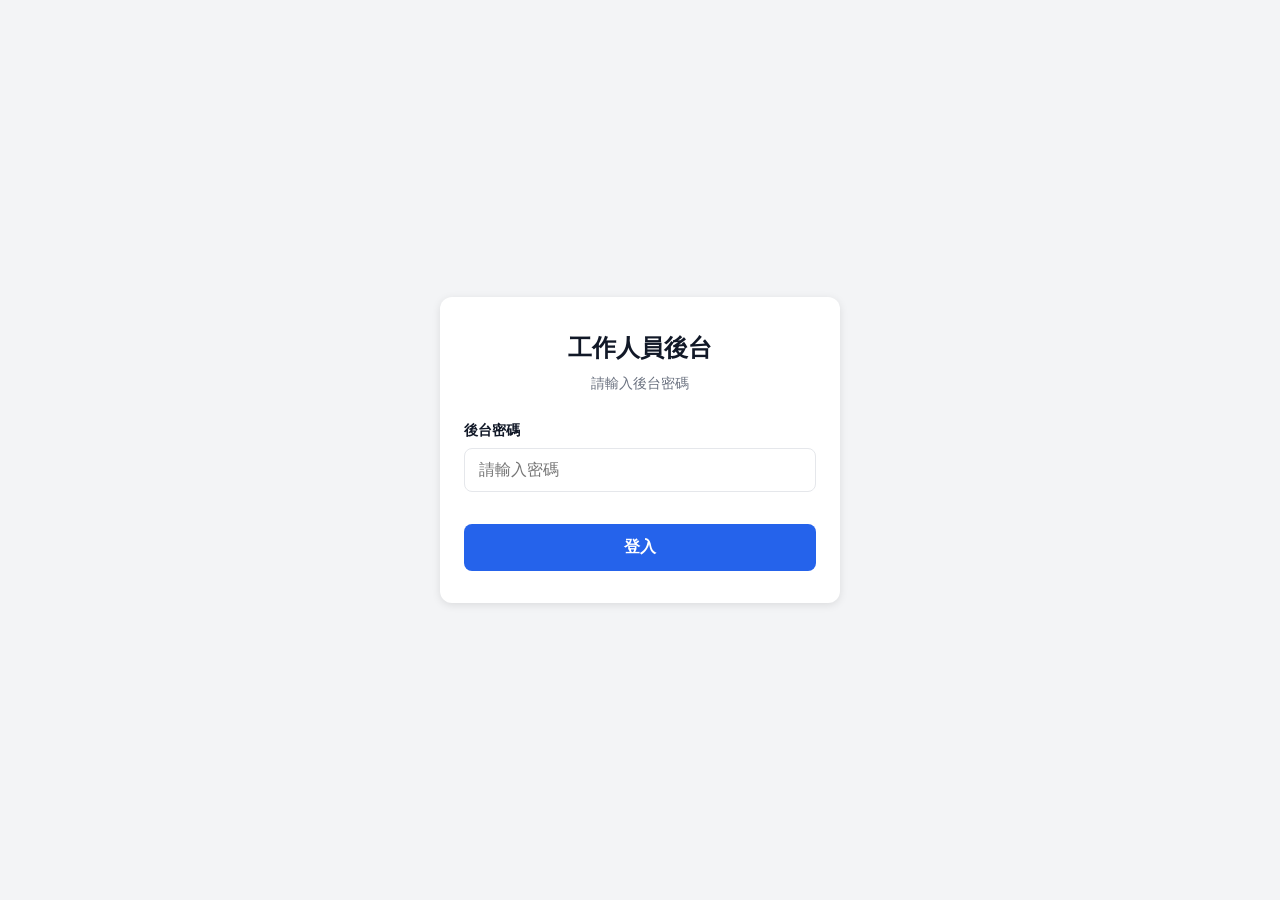
==== admin/index.html @ b8cde89b "feat(stage2): 後台掃碼系統 + Scan.gs 完整實作 Apps Script: - Scan.gs: checkin/checkout/manual 含 LockService；新增" ====
<!DOCTYPE html>
<html lang="zh-TW">
<head>
  <meta charset="UTF-8">
  <meta name="viewport" content="width=device-width, initial-scale=1.0">
  <title>後台登入</title>
  <link rel="stylesheet" href="../css/style.css">
</head>
<body>
  <div class="page">
    <div class="card">
      <h1 class="text-center">工作人員後台</h1>
      <p class="subtitle text-center">請輸入後台密碼</p>

      <form id="loginForm" novalidate>
        <div class="form-group">
          <label for="password">後台密碼</label>
          <input
            type="text"
            id="password"
            name="password"
            placeholder="請輸入密碼"
            autocomplete="off"
            required
          >
        </div>

        <div id="errorAlert" class="alert alert-error" role="alert"></div>

        <button type="submit" id="submitBtn" class="btn btn-primary mt-16">
          <span class="btn-text">登入</span>
          <span class="spinner" aria-hidden="true"></span>
        </button>
      </form>
    </div>
  </div>

  <script src="../js/config.js"></script>
  <script src="../js/auth.js"></script>
  <script src="../js/api.js"></script>
  <script>
    if (getAdminSession()) {
      window.location.replace('dashboard.html');
    }

    const form        = document.getElementById('loginForm');
    const pwdInput    = document.getElementById('password');
    const errorAlert  = document.getElementById('errorAlert');
    const submitBtn   = document.getElementById('submitBtn');

    function showError(msg) { errorAlert.textContent = msg; errorAlert.classList.add('show'); }
    function clearError()   { errorAlert.classList.remove('show'); }
    function setLoading(on) { submitBtn.classList.toggle('loading', on); submitBtn.disabled = on; }

    form.addEventListener('submit', async (e) => {
      e.preventDefault();
      clearError();
      const password = pwdInput.value.trim();
      if (!password) { showError('請輸入密碼'); pwdInput.focus(); return; }

      setLoading(true);
      const res = await callAPI('admin_auth', { password });
      setLoading(false);

      if (res.success) {
        setAdminSession();
        window.location.replace('dashboard.html');
      } else {
        showError(res.error || '密碼錯誤');
      }
    });
  </script>
</body>
</html>
---- css/style.css ----
/* ===== Reset & Base ===== */
*, *::before, *::after { box-sizing: border-box; margin: 0; padding: 0; }

:root {
  --primary:    #2563EB;
  --primary-dk: #1D4ED8;
  --success:    #16A34A;
  --danger:     #DC2626;
  --warning:    #D97706;
  --bg:         #F3F4F6;
  --card:       #FFFFFF;
  --text:       #111827;
  --muted:      #6B7280;
  --border:     #E5E7EB;
  --radius:     12px;
  --shadow:     0 2px 8px rgba(0,0,0,.10);
}

html { font-size: 16px; -webkit-text-size-adjust: 100%; }

body {
  font-family: -apple-system, BlinkMacSystemFont, 'Segoe UI', 'Noto Sans TC',
               sans-serif;
  background: var(--bg);
  color: var(--text);
  min-height: 100dvh;
  line-height: 1.6;
}

/* ===== Layout ===== */
.page {
  display: flex;
  flex-direction: column;
  align-items: center;
  justify-content: center;
  min-height: 100dvh;
  padding: 24px 16px;
}

.card {
  background: var(--card);
  border-radius: var(--radius);
  box-shadow: var(--shadow);
  padding: 32px 24px;
  width: 100%;
  max-width: 400px;
}

/* ===== Typography ===== */
h1 { font-size: 1.5rem; font-weight: 700; margin-bottom: 4px; }
h2 { font-size: 1.25rem; font-weight: 700; margin-bottom: 12px; }
.subtitle { color: var(--muted); font-size: .9rem; margin-bottom: 24px; }

/* ===== Form ===== */
.form-group { margin-bottom: 16px; }

label {
  display: block;
  font-size: .9rem;
  font-weight: 600;
  margin-bottom: 6px;
  color: var(--text);
}

input[type="text"],
input[type="email"],
input[type="number"] {
  width: 100%;
  padding: 12px 14px;
  border: 1.5px solid var(--border);
  border-radius: 8px;
  font-size: 1rem;
  color: var(--text);
  background: #fff;
  transition: border-color .15s;
  -webkit-appearance: none;
}

input:focus {
  outline: none;
  border-color: var(--primary);
}

/* ===== Buttons ===== */
.btn {
  display: inline-flex;
  align-items: center;
  justify-content: center;
  gap: 6px;
  width: 100%;
  padding: 13px 20px;
  border: none;
  border-radius: 8px;
  font-size: 1rem;
  font-weight: 600;
  cursor: pointer;
  transition: background .15s, opacity .15s;
  -webkit-appearance: none;
}

.btn-primary  { background: var(--primary);  color: #fff; }
.btn-primary:hover  { background: var(--primary-dk); }
.btn-success  { background: var(--success);  color: #fff; }
.btn-danger   { background: var(--danger);   color: #fff; }
.btn-outline  {
  background: transparent;
  color: var(--primary);
  border: 1.5px solid var(--primary);
}
.btn:disabled { opacity: .5; cursor: not-allowed; }

/* ===== Alert / Toast ===== */
.alert {
  padding: 12px 14px;
  border-radius: 8px;
  font-size: .9rem;
  margin-top: 16px;
  display: none;
}
.alert.show { display: block; }
.alert-error   { background: #FEE2E2; color: #991B1B; }
.alert-success { background: #DCFCE7; color: #166534; }
.alert-info    { background: #DBEAFE; color: #1E40AF; }

/* ===== Spinner ===== */
.spinner {
  width: 20px; height: 20px;
  border: 2.5px solid rgba(255,255,255,.4);
  border-top-color: #fff;
  border-radius: 50%;
  animation: spin .7s linear infinite;
  display: none;
}
.loading .spinner { display: inline-block; }
.loading .btn-text { display: none; }

@keyframes spin { to { transform: rotate(360deg); } }

/* ===== Nav bar ===== */
.navbar {
  position: sticky;
  top: 0;
  background: var(--primary);
  color: #fff;
  padding: 14px 16px;
  display: flex;
  align-items: center;
  gap: 12px;
  z-index: 100;
  box-shadow: 0 2px 6px rgba(0,0,0,.15);
}
.navbar h1 { font-size: 1.1rem; margin: 0; color: #fff; }
.navbar .back { font-size: 1.2rem; cursor: pointer; text-decoration: none; color: #fff; }

/* ===== Main content area ===== */
.content {
  padding: 20px 16px;
  max-width: 480px;
  margin: 0 auto;
  width: 100%;
}

/* ===== Mission list ===== */
.mission-list { display: flex; flex-direction: column; gap: 12px; }

.mission-item {
  background: var(--card);
  border-radius: var(--radius);
  padding: 16px;
  display: flex;
  align-items: center;
  gap: 14px;
  box-shadow: var(--shadow);
  cursor: pointer;
  text-decoration: none;
  color: var(--text);
  border: 2px solid transparent;
  transition: border-color .15s;
}
.mission-item.done   { border-color: var(--success); }
.mission-item.locked { opacity: .5; cursor: not-allowed; }

.mission-icon {
  font-size: 1.8rem;
  flex-shrink: 0;
  width: 44px;
  text-align: center;
}
.mission-info h3 { font-size: 1rem; font-weight: 700; }
.mission-info p  { font-size: .85rem; color: var(--muted); margin-top: 2px; }
.mission-check   { margin-left: auto; font-size: 1.4rem; color: var(--success); }

/* ===== QR Code container ===== */
.qr-wrap {
  display: flex;
  flex-direction: column;
  align-items: center;
  gap: 12px;
  padding: 20px;
}
.qr-wrap canvas, .qr-wrap img { border-radius: 8px; }
.qr-label { font-size: .85rem; color: var(--muted); text-align: center; }

/* ===== Tag / badge ===== */
.badge {
  display: inline-block;
  padding: 2px 10px;
  border-radius: 999px;
  font-size: .8rem;
  font-weight: 600;
}
.badge-blue  { background: #DBEAFE; color: #1E40AF; }
.badge-green { background: #DCFCE7; color: #166534; }
.badge-gray  { background: #F3F4F6; color: #374151; }

/* ===== Divider ===== */
.divider {
  border: none;
  border-top: 1px solid var(--border);
  margin: 20px 0;
}

/* ===== Utility ===== */
.text-center { text-align: center; }
.text-muted  { color: var(--muted); font-size: .9rem; }
.mt-8  { margin-top: 8px; }
.mt-16 { margin-top: 16px; }
.mt-24 { margin-top: 24px; }
.mb-8  { margin-bottom: 8px; }
.mb-16 { margin-bottom: 16px; }
.w-full { width: 100%; }
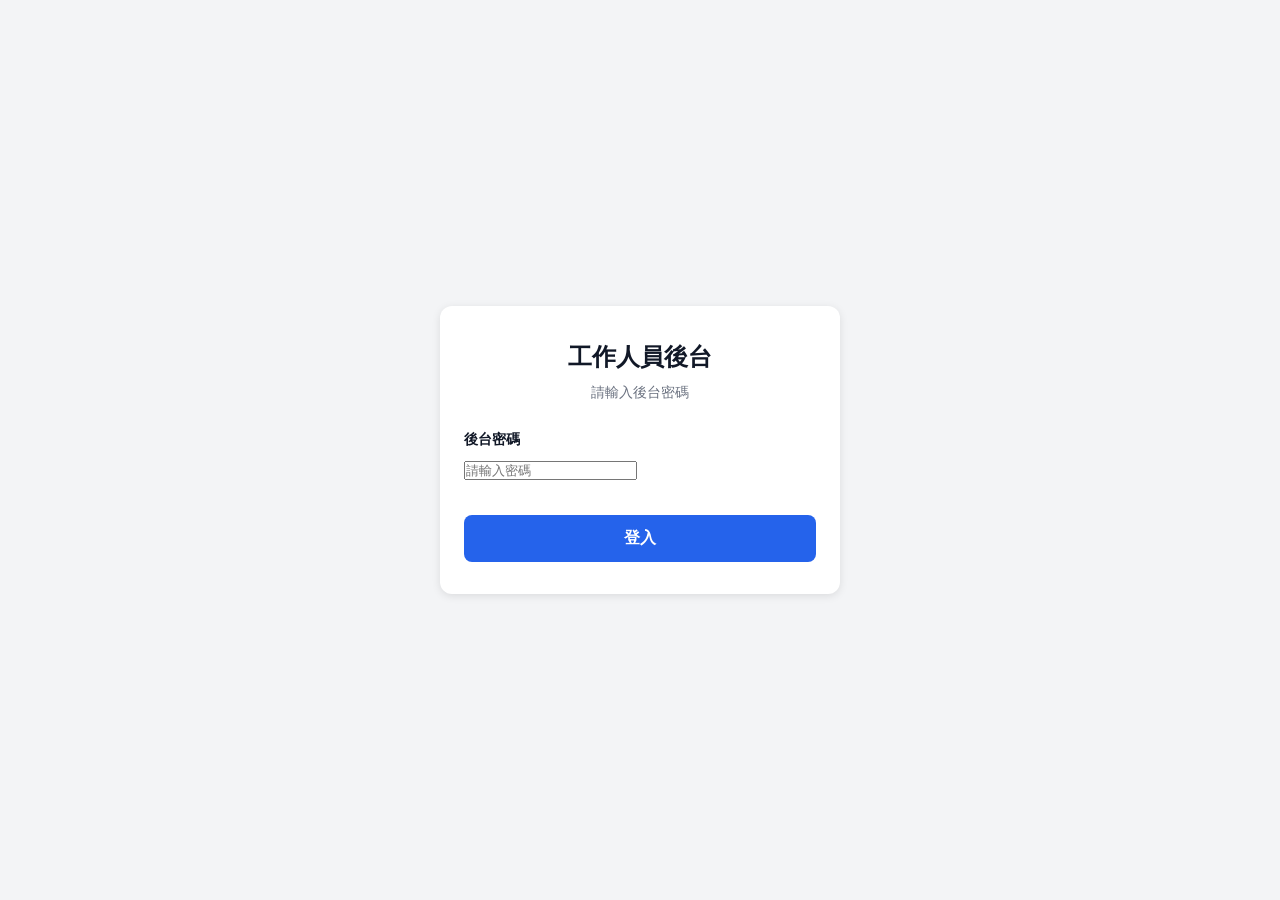
==== commit 512aef95: "fix: 修正路徑規則違規、密碼欄位型別與 checkin 版型缺漏 - index.html：CSS 路徑與登入後 redirect 改為 / 前綴絕對路徑 - admin/index.html：密" ====
--- a/admin/index.html
+++ b/admin/index.html
@@ -16,7 +16,7 @@
         <div class="form-group">
           <label for="password">後台密碼</label>
           <input
-            type="text"
+            type="password"
             id="password"
             name="password"
             placeholder="請輸入密碼"
--- a/css/style.css
+++ b/css/style.css
@@ -229,3 +229,200 @@
 .mb-8  { margin-bottom: 8px; }
 .mb-16 { margin-bottom: 16px; }
 .w-full { width: 100%; }
+
+/* ===== Hub cards (home.html) ===== */
+.hub-list { display: flex; flex-direction: column; gap: 14px; }
+
+.hub-card {
+  background: var(--card);
+  border-radius: var(--radius);
+  box-shadow: var(--shadow);
+  padding: 18px 16px;
+  display: flex;
+  align-items: center;
+  gap: 14px;
+  text-decoration: none;
+  color: var(--text);
+  border: 2px solid transparent;
+  transition: border-color .15s, box-shadow .15s;
+}
+.hub-card:active { border-color: var(--primary); }
+.hub-card .hub-icon { font-size: 2rem; flex-shrink: 0; width: 48px; text-align: center; }
+.hub-card .hub-body h3 { font-size: 1rem; font-weight: 700; }
+.hub-card .hub-body p  { font-size: .85rem; color: var(--muted); margin-top: 2px; }
+.hub-card .hub-arrow   { margin-left: auto; color: var(--muted); font-size: 1.1rem; }
+
+/* ===== Tab bar ===== */
+.tab-bar {
+  display: flex;
+  border-bottom: 2px solid var(--border);
+  margin-bottom: 16px;
+}
+.tab-btn {
+  flex: 1;
+  padding: 10px 0;
+  background: none;
+  border: none;
+  font-size: .95rem;
+  font-weight: 600;
+  color: var(--muted);
+  cursor: pointer;
+  border-bottom: 3px solid transparent;
+  margin-bottom: -2px;
+  transition: color .15s, border-color .15s;
+}
+.tab-btn.active { color: var(--primary); border-bottom-color: var(--primary); }
+.tab-panel { display: none; }
+.tab-panel.active { display: block; }
+
+/* ===== Image zoom ===== */
+.zoomable { cursor: zoom-in; border-radius: 8px; width: 100%; display: block; }
+
+.zoom-overlay {
+  display: none;
+  position: fixed;
+  inset: 0;
+  background: rgba(0,0,0,.88);
+  z-index: 999;
+  align-items: center;
+  justify-content: center;
+  padding: 16px;
+}
+.zoom-overlay.open { display: flex; }
+.zoom-overlay img  { max-width: 100%; max-height: 90dvh; border-radius: 8px; object-fit: contain; }
+
+/* ===== Modal dialog ===== */
+.modal-overlay {
+  display: none;
+  position: fixed;
+  inset: 0;
+  background: rgba(0,0,0,.5);
+  z-index: 500;
+  align-items: flex-end;
+  justify-content: center;
+  padding: 0;
+}
+.modal-overlay.open { display: flex; }
+
+.modal {
+  background: var(--card);
+  border-radius: 20px 20px 0 0;
+  padding: 24px 20px 32px;
+  width: 100%;
+  max-width: 480px;
+  animation: slideUp .2s ease;
+}
+@keyframes slideUp { from { transform:translateY(30px); opacity:0 } to { transform:translateY(0); opacity:1 } }
+
+.modal h3     { font-size: 1.1rem; font-weight: 700; margin-bottom: 6px; }
+.modal p      { font-size: .9rem; color: var(--muted); margin-bottom: 20px; }
+.modal-btns   { display: flex; gap: 10px; }
+.modal-btns .btn { flex: 1; }
+
+/* ===== Admin sidebar layout ===== */
+.admin-layout {
+  display: flex;
+  min-height: 100dvh;
+}
+
+.sidebar {
+  width: 200px;
+  flex-shrink: 0;
+  background: #1E293B;
+  color: #CBD5E1;
+  display: flex;
+  flex-direction: column;
+  padding: 0;
+  position: sticky;
+  top: 0;
+  height: 100dvh;
+}
+.sidebar-title {
+  padding: 20px 16px 12px;
+  font-size: .75rem;
+  font-weight: 700;
+  text-transform: uppercase;
+  letter-spacing: .08em;
+  color: #64748B;
+}
+.sidebar a {
+  display: flex;
+  align-items: center;
+  gap: 10px;
+  padding: 12px 16px;
+  color: #CBD5E1;
+  text-decoration: none;
+  font-size: .9rem;
+  transition: background .15s, color .15s;
+  border-left: 3px solid transparent;
+}
+.sidebar a:hover, .sidebar a.active {
+  background: rgba(255,255,255,.06);
+  color: #fff;
+  border-left-color: #60A5FA;
+}
+.sidebar a .s-icon { font-size: 1.1rem; }
+.sidebar-spacer { flex: 1; }
+.sidebar-logout {
+  padding: 12px 16px;
+  border-top: 1px solid rgba(255,255,255,.08);
+}
+.sidebar-logout button {
+  background: none;
+  border: none;
+  color: #94A3B8;
+  cursor: pointer;
+  font-size: .85rem;
+  padding: 0;
+}
+
+.admin-main { flex: 1; overflow-x: hidden; }
+
+/* mobile: hide sidebar, show bottom nav */
+.bottom-nav {
+  display: none;
+  position: fixed;
+  bottom: 0; left: 0; right: 0;
+  background: #1E293B;
+  padding: 8px 0 env(safe-area-inset-bottom, 0);
+  z-index: 200;
+  justify-content: space-around;
+}
+.bottom-nav a {
+  display: flex; flex-direction: column; align-items: center;
+  gap: 3px; color: #94A3B8; text-decoration: none; font-size: .7rem;
+  padding: 4px 12px;
+  transition: color .15s;
+}
+.bottom-nav a.active { color: #60A5FA; }
+.bottom-nav .bn-icon { font-size: 1.3rem; }
+
+@media (max-width: 600px) {
+  .sidebar      { display: none; }
+  .bottom-nav   { display: flex; }
+  .admin-main   { padding-bottom: 70px; }
+}
+
+/* ===== Participant table ===== */
+.table-wrap { overflow-x: auto; }
+table.p-table {
+  width: 100%;
+  border-collapse: collapse;
+  font-size: .85rem;
+}
+.p-table th {
+  background: #F8FAFC;
+  padding: 8px 10px;
+  text-align: left;
+  font-weight: 600;
+  color: var(--muted);
+  border-bottom: 2px solid var(--border);
+  white-space: nowrap;
+}
+.p-table td {
+  padding: 8px 10px;
+  border-bottom: 1px solid var(--border);
+}
+.p-table tr:last-child td { border-bottom: none; }
+.p-table .icon-done { color: var(--success); font-size: 1rem; }
+.p-table .icon-none { color: var(--border);  font-size: 1rem; }
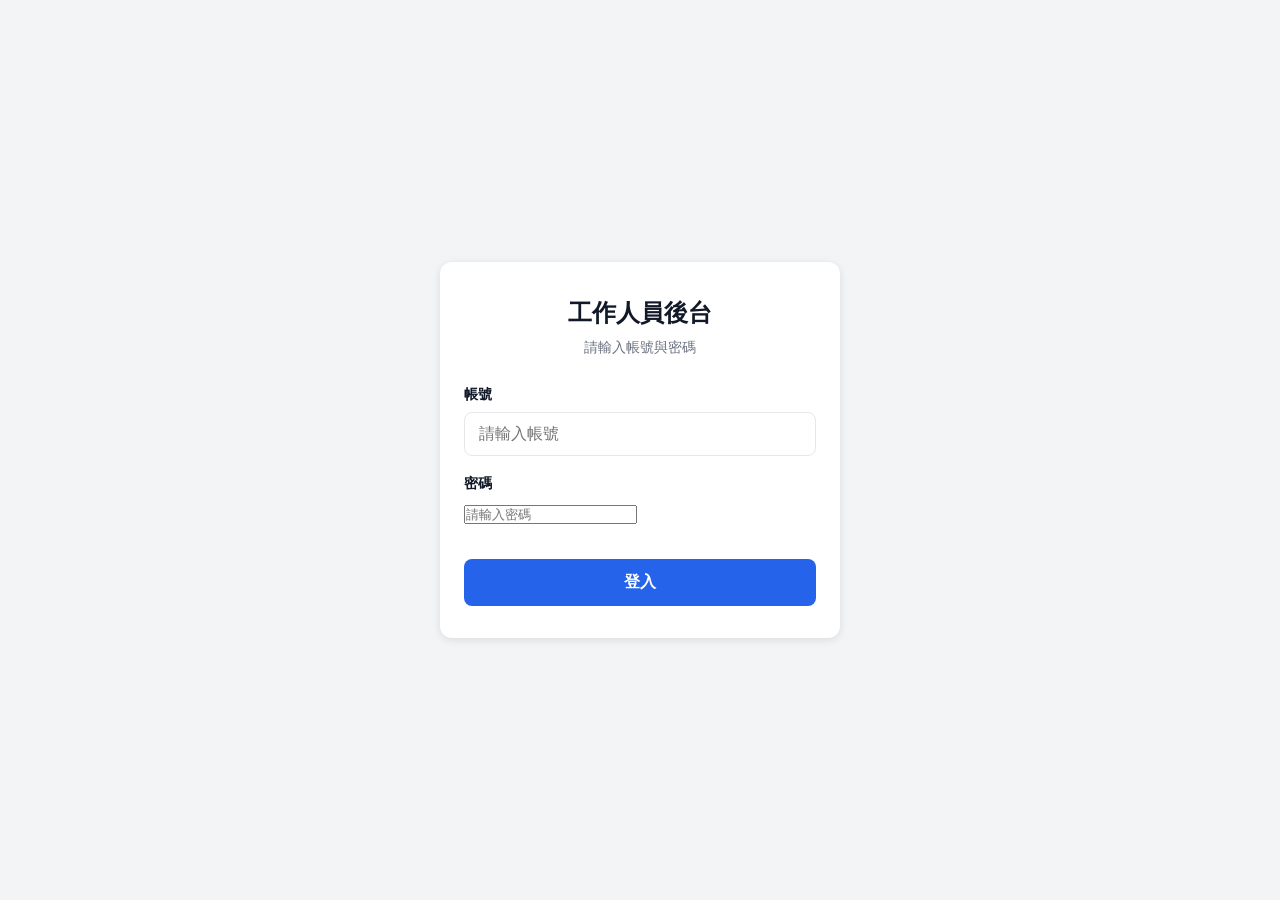
==== commit 177c8001: "feat(admin): 後台改為帳號+密碼登入，手動核銷記錄操作人員 - admin/index.html：增加帳號輸入欄位 - js/auth.js：setAdminSession 加入 user" ====
--- a/admin/index.html
+++ b/admin/index.html
@@ -10,17 +10,28 @@
   <div class="page">
     <div class="card">
       <h1 class="text-center">工作人員後台</h1>
-      <p class="subtitle text-center">請輸入後台密碼</p>
+      <p class="subtitle text-center">請輸入帳號與密碼</p>
 
       <form id="loginForm" novalidate>
         <div class="form-group">
-          <label for="password">後台密碼</label>
+          <label for="username">帳號</label>
+          <input
+            type="text"
+            id="username"
+            name="username"
+            placeholder="請輸入帳號"
+            autocomplete="username"
+            required
+          >
+        </div>
+        <div class="form-group">
+          <label for="password">密碼</label>
           <input
             type="password"
             id="password"
             name="password"
             placeholder="請輸入密碼"
-            autocomplete="off"
+            autocomplete="current-password"
             required
           >
         </div>
@@ -44,6 +55,7 @@
     }
 
     const form        = document.getElementById('loginForm');
+    const userInput   = document.getElementById('username');
     const pwdInput    = document.getElementById('password');
     const errorAlert  = document.getElementById('errorAlert');
     const submitBtn   = document.getElementById('submitBtn');
@@ -55,18 +67,20 @@
     form.addEventListener('submit', async (e) => {
       e.preventDefault();
       clearError();
+      const username = userInput.value.trim();
       const password = pwdInput.value.trim();
+      if (!username) { showError('請輸入帳號'); userInput.focus(); return; }
       if (!password) { showError('請輸入密碼'); pwdInput.focus(); return; }
 
       setLoading(true);
-      const res = await callAPI('admin_auth', { password });
+      const res = await callAPI('admin_auth', { username, password });
       setLoading(false);
 
       if (res.success) {
-        setAdminSession();
+        setAdminSession(username);
         window.location.replace('dashboard.html');
       } else {
-        showError(res.error || '密碼錯誤');
+        showError(res.error || '帳號或密碼錯誤');
       }
     });
   </script>
--- a/css/style.css
+++ b/css/style.css
@@ -426,3 +426,76 @@
 .p-table tr:last-child td { border-bottom: none; }
 .p-table .icon-done { color: var(--success); font-size: 1rem; }
 .p-table .icon-none { color: var(--border);  font-size: 1rem; }
+
+/* ===== Mission page ===== */
+.task-card {
+  background: var(--card);
+  border-radius: var(--radius);
+  box-shadow: var(--shadow);
+  margin-bottom: 12px;
+  overflow: hidden;
+  border: 2px solid transparent;
+  transition: border-color .2s;
+}
+.task-card.done   { border-color: var(--success); }
+.task-card.locked { opacity: .5; pointer-events: none; }
+
+.task-header {
+  display: flex; align-items: center; gap: 12px;
+  padding: 14px 16px; cursor: pointer; user-select: none;
+}
+.task-num {
+  width: 32px; height: 32px; border-radius: 50%;
+  background: var(--border);
+  display: flex; align-items: center; justify-content: center;
+  font-size: .85rem; font-weight: 700; flex-shrink: 0;
+  transition: background .2s, color .2s;
+}
+.task-card.done   .task-num { background: var(--success); color: #fff; }
+.task-card.active .task-num { background: var(--primary);  color: #fff; }
+.task-title  { font-weight: 700; font-size: .95rem; flex: 1; }
+.task-status { font-size: 1.2rem; }
+
+.task-body { padding: 0 16px 16px; display: none; }
+.task-body.open { display: block; }
+
+/* Photo upload */
+.photo-drop {
+  border: 2px dashed var(--border); border-radius: 8px;
+  padding: 24px; text-align: center; color: var(--muted);
+  cursor: pointer; font-size: .9rem; transition: border-color .15s;
+}
+.photo-drop:hover { border-color: var(--primary); }
+.photo-preview {
+  width: 100%; max-height: 220px; object-fit: cover;
+  border-radius: 8px; margin-bottom: 8px; display: none;
+}
+.photo-preview.show { display: block; }
+
+/* Signature pad */
+.sig-wrap {
+  border: 1.5px solid var(--border); border-radius: 8px;
+  overflow: hidden; margin-bottom: 8px; background: #fff;
+  touch-action: none;
+}
+.sig-wrap canvas { display: block; width: 100%; height: 160px; }
+.sig-btn-row { display: flex; gap: 8px; }
+.sig-btn-row .btn { flex: 1; padding: 10px; font-size: .9rem; }
+
+/* PDF preview */
+.pdf-thumb {
+  width: 100%; border-radius: 8px; margin-bottom: 12px;
+  border: 1px solid var(--border); display: none;
+}
+.pdf-thumb.show { display: block; }
+
+/* Checkout QR */
+.checkout-section { display: none; margin-top: 16px; }
+.checkout-section.show { display: block; }
+.checkout-card {
+  background: var(--card); border-radius: var(--radius);
+  box-shadow: var(--shadow); padding: 24px 20px; text-align: center;
+  border: 2px solid var(--success);
+}
+.checkout-title { font-size: 1.2rem; font-weight: 700; color: var(--success); margin-bottom: 4px; }
+.checkout-sub { font-size: .85rem; color: var(--muted); margin-bottom: 20px; }
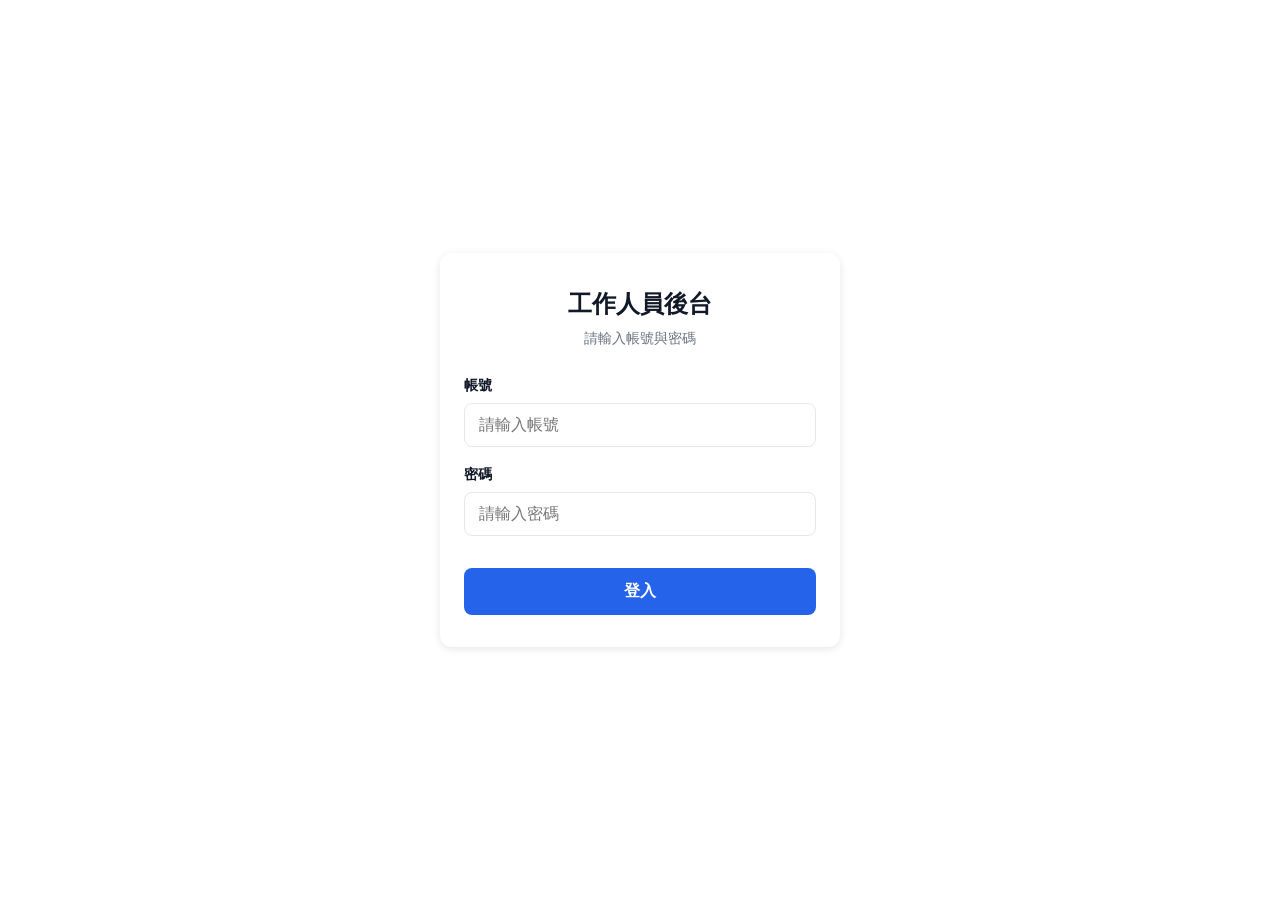
==== commit ccf261d6: "feat(ui): 前後台登入頁加入獨立背景底圖 login-bg.jpg Co-Authored-By: Claude Sonnet 4.6 <noreply@anthropic.com>" ====
--- a/admin/index.html
+++ b/admin/index.html
@@ -5,6 +5,9 @@
   <meta name="viewport" content="width=device-width, initial-scale=1.0">
   <title>後台登入</title>
   <link rel="stylesheet" href="../css/style.css">
+  <style>
+    body { background: url('../assets/login-bg.jpg') center/cover no-repeat fixed; }
+  </style>
 </head>
 <body>
   <div class="page">
--- a/css/style.css
+++ b/css/style.css
@@ -64,7 +64,8 @@
 
 input[type="text"],
 input[type="email"],
-input[type="number"] {
+input[type="number"],
+input[type="password"] {
   width: 100%;
   padding: 12px 14px;
   border: 1.5px solid var(--border);
@@ -499,3 +500,182 @@
 }
 .checkout-title { font-size: 1.2rem; font-weight: 700; color: var(--success); margin-bottom: 4px; }
 .checkout-sub { font-size: .85rem; color: var(--muted); margin-bottom: 20px; }
+
+/* ===== Sub-page header (replaces .navbar on sub-pages) ===== */
+.page-header {
+  flex-shrink: 0;
+  display: flex;
+  align-items: center;
+  gap: 10px;
+  padding: 10px 16px;
+  background: rgba(255,255,255,.88);
+  backdrop-filter: blur(8px);
+  -webkit-backdrop-filter: blur(8px);
+  border-bottom: 1px solid rgba(0,0,0,.06);
+}
+.page-header .back { font-size: 1.3rem; text-decoration: none; color: var(--text); line-height: 1; }
+.page-header h1    { font-size: 1rem; font-weight: 700; margin: 0; }
+
+/* ===== App Shell ===== */
+.app-shell {
+  position: fixed;
+  inset: 0;
+  display: flex;
+  flex-direction: column;
+  background-color: var(--bg);
+  background-image: url('../assets/bg.png');
+  background-size: cover;
+  background-position: center;
+}
+
+.app-banner {
+  flex-shrink: 0;
+  width: 100%;
+  min-height: 56px;
+  background: var(--primary);
+  overflow: hidden;
+}
+.app-banner img { width: 100%; display: block; object-fit: cover; }
+
+.app-body {
+  flex: 1;
+  overflow-y: auto;
+  -webkit-overflow-scrolling: touch;
+}
+
+.app-body-center {
+  display: flex;
+  align-items: center;
+  justify-content: center;
+  min-height: 100%;
+  padding: 24px 16px;
+}
+
+/* ===== Circular bottom nav (kept for reference, not used in home.html now) ===== */
+.circle-nav {
+  flex-shrink: 0;
+  display: flex;
+  justify-content: space-around;
+  align-items: flex-start;
+  padding: 14px 12px env(safe-area-inset-bottom, 12px);
+  background: rgba(255,255,255,.93);
+  backdrop-filter: blur(10px);
+  -webkit-backdrop-filter: blur(10px);
+  box-shadow: 0 -2px 16px rgba(0,0,0,.12);
+}
+.circle-btn {
+  display: flex;
+  flex-direction: column;
+  align-items: center;
+  gap: 6px;
+  text-decoration: none;
+  color: var(--text);
+  -webkit-tap-highlight-color: transparent;
+}
+.circle-icon {
+  width: 62px;
+  height: 62px;
+  border-radius: 50%;
+  background: var(--primary);
+  display: flex;
+  align-items: center;
+  justify-content: center;
+  font-size: 1.7rem;
+  box-shadow: 0 4px 12px rgba(37,99,235,.30);
+  transition: transform .12s, box-shadow .12s;
+}
+.circle-btn:active .circle-icon { transform: scale(0.9); }
+.circle-label {
+  font-size: .72rem; font-weight: 600;
+  color: var(--text); text-align: center; line-height: 1.3; max-width: 72px;
+}
+.circle-btn.mission-done .circle-icon {
+  background: var(--success);
+  box-shadow: 0 4px 12px rgba(22,163,74,.30);
+}
+
+/* ===== Banner user row overlay (home.html) ===== */
+.banner-overlay-wrap { position: relative; }
+
+.banner-user-row {
+  position: absolute;
+  top: 10px;
+  right: 10px;
+  display: flex;
+  align-items: center;
+  gap: 8px;
+  background: rgba(255,255,255,.80);
+  backdrop-filter: blur(6px);
+  -webkit-backdrop-filter: blur(6px);
+  border-radius: 50px;
+  padding: 6px 8px 6px 14px;
+  font-size: .82rem;
+  font-weight: 500;
+  color: var(--text);
+  max-width: calc(100% - 20px);
+}
+
+.btn-logout {
+  background: #D81B7A;
+  color: #fff;
+  border: none;
+  border-radius: 50px;
+  padding: 5px 14px;
+  font-size: .8rem;
+  font-weight: 700;
+  cursor: pointer;
+  white-space: nowrap;
+  flex-shrink: 0;
+}
+.btn-logout:active { opacity: .85; }
+
+/* ===== Hub pill buttons (home.html) ===== */
+.hub-pills {
+  display: flex;
+  flex-direction: column;
+  align-items: stretch;
+  justify-content: center;
+  min-height: 100%;
+  padding: 24px 20px env(safe-area-inset-bottom, 24px);
+  max-width: 480px;
+  margin: 0 auto;
+  width: 100%;
+}
+
+.hub-pill {
+  display: block;
+  background: rgba(255,255,255,.90);
+  border-radius: 50px;
+  padding: 18px 28px;
+  margin-bottom: 14px;
+  text-decoration: none;
+  color: var(--text);
+  box-shadow: 0 4px 18px rgba(0,0,0,.13);
+  border: 2px solid transparent;
+  transition: transform .12s, box-shadow .12s;
+  -webkit-tap-highlight-color: transparent;
+}
+.hub-pill:active {
+  transform: scale(.98);
+  box-shadow: 0 2px 8px rgba(0,0,0,.10);
+}
+.hub-pill h3 { font-size: 1.1rem; font-weight: 700; margin-bottom: 2px; }
+.hub-pill p  { font-size: .85rem; color: var(--muted); margin: 0; }
+.hub-pill.mission-done { border-color: var(--success); }
+.hub-pill.mission-done h3 { color: var(--success); }
+
+/* ===== Desktop RWD: center app in 480px column ===== */
+@media (min-width: 640px) {
+  body {
+    background: url('../assets/bg.png') center/cover no-repeat fixed;
+    background-color: var(--bg);
+  }
+
+  .app-shell {
+    left: 50%;
+    right: auto;
+    transform: translateX(-50%);
+    width: 480px;
+    box-shadow: 0 0 60px rgba(0,0,0,.35);
+  }
+}
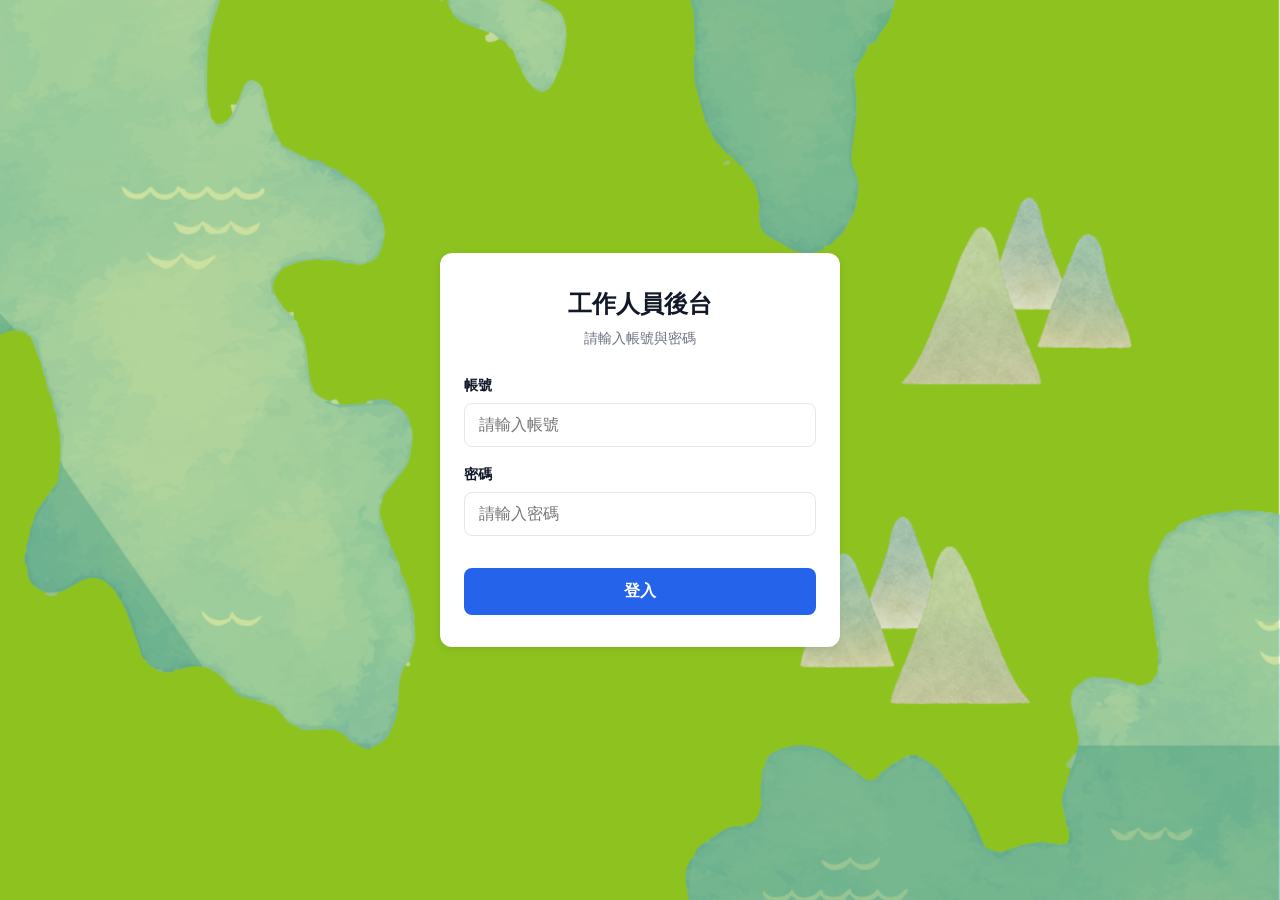
==== commit 3a9bf7ce: "feat: 登入頁背景 png、行前通知雙頁籤與圖檔上傳 - index.html / admin/index.html: 背景改為 login-bg.png - prenotice.html: 新增" ====
--- a/admin/index.html
+++ b/admin/index.html
@@ -6,7 +6,7 @@
   <title>後台登入</title>
   <link rel="stylesheet" href="../css/style.css">
   <style>
-    body { background: url('../assets/login-bg.jpg') center/cover no-repeat fixed; }
+    body { background: url('../assets/login-bg.png') center/cover no-repeat fixed; }
   </style>
 </head>
 <body>
